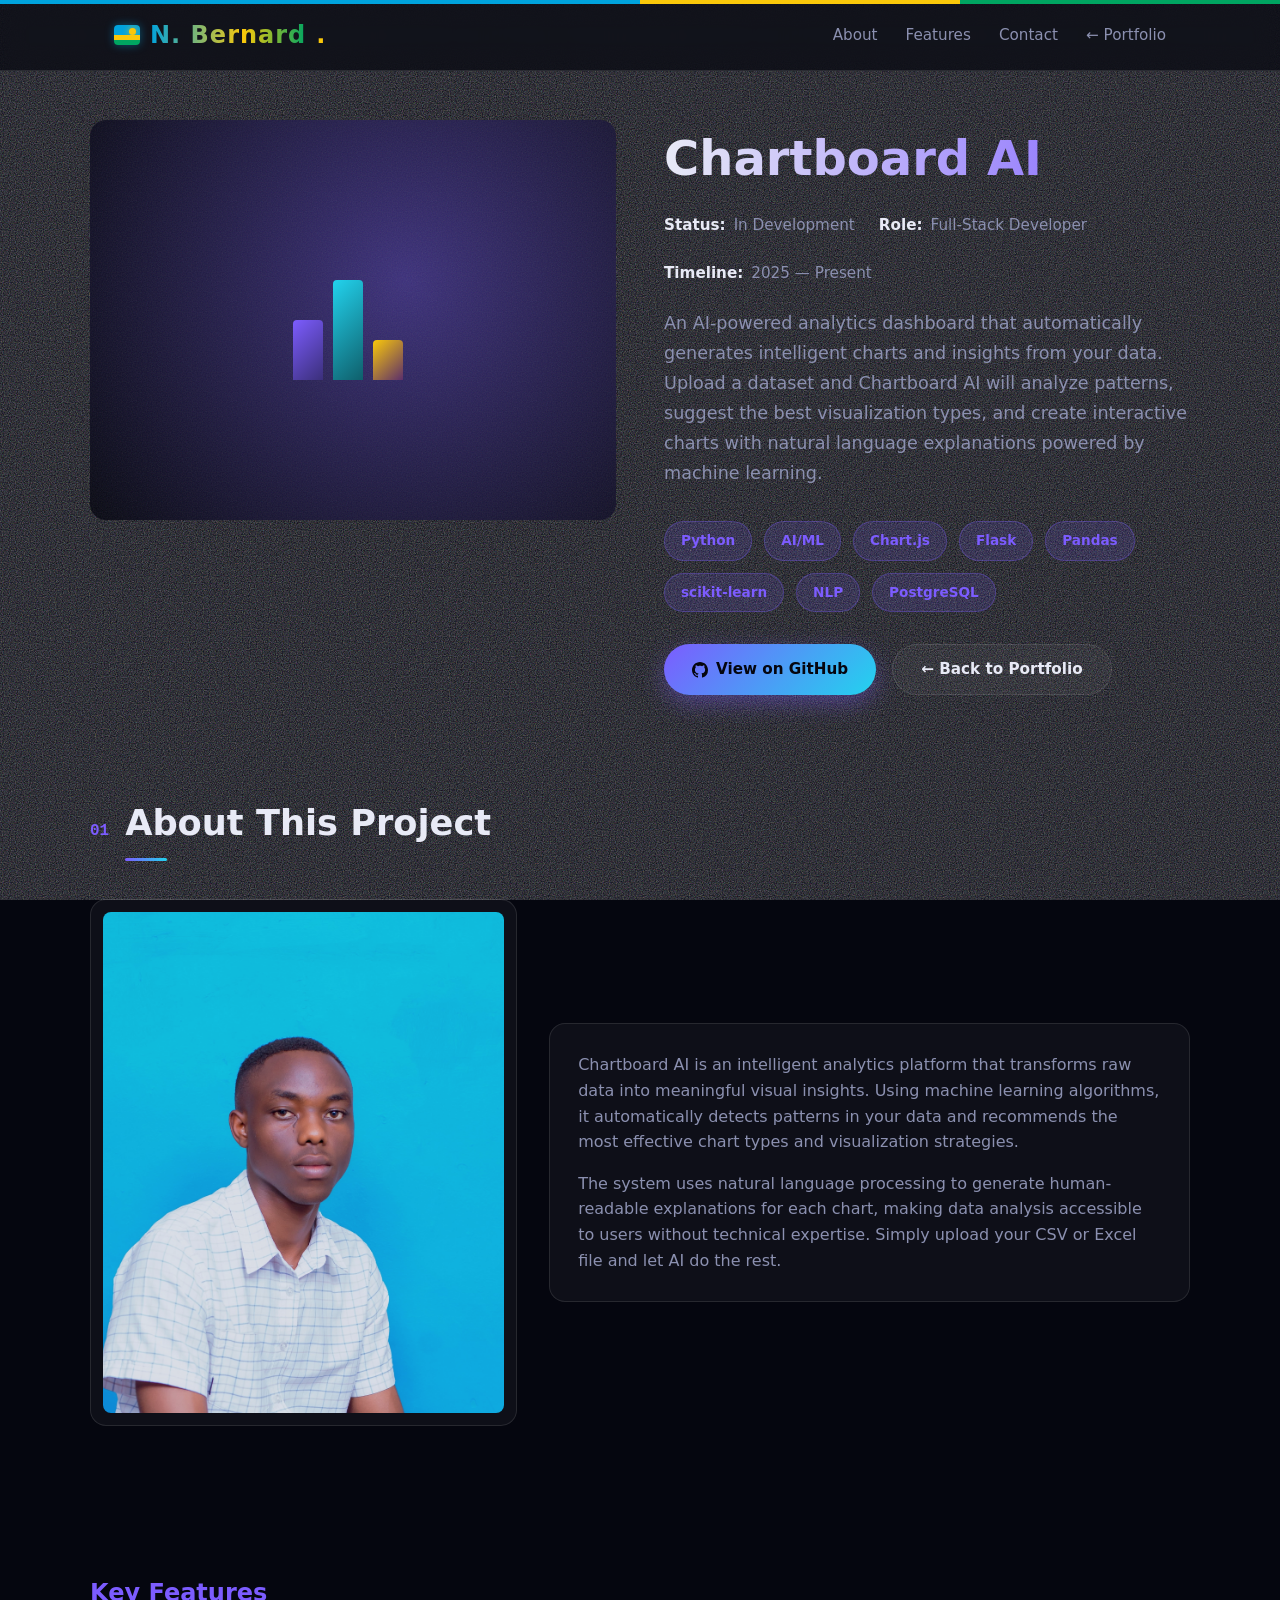
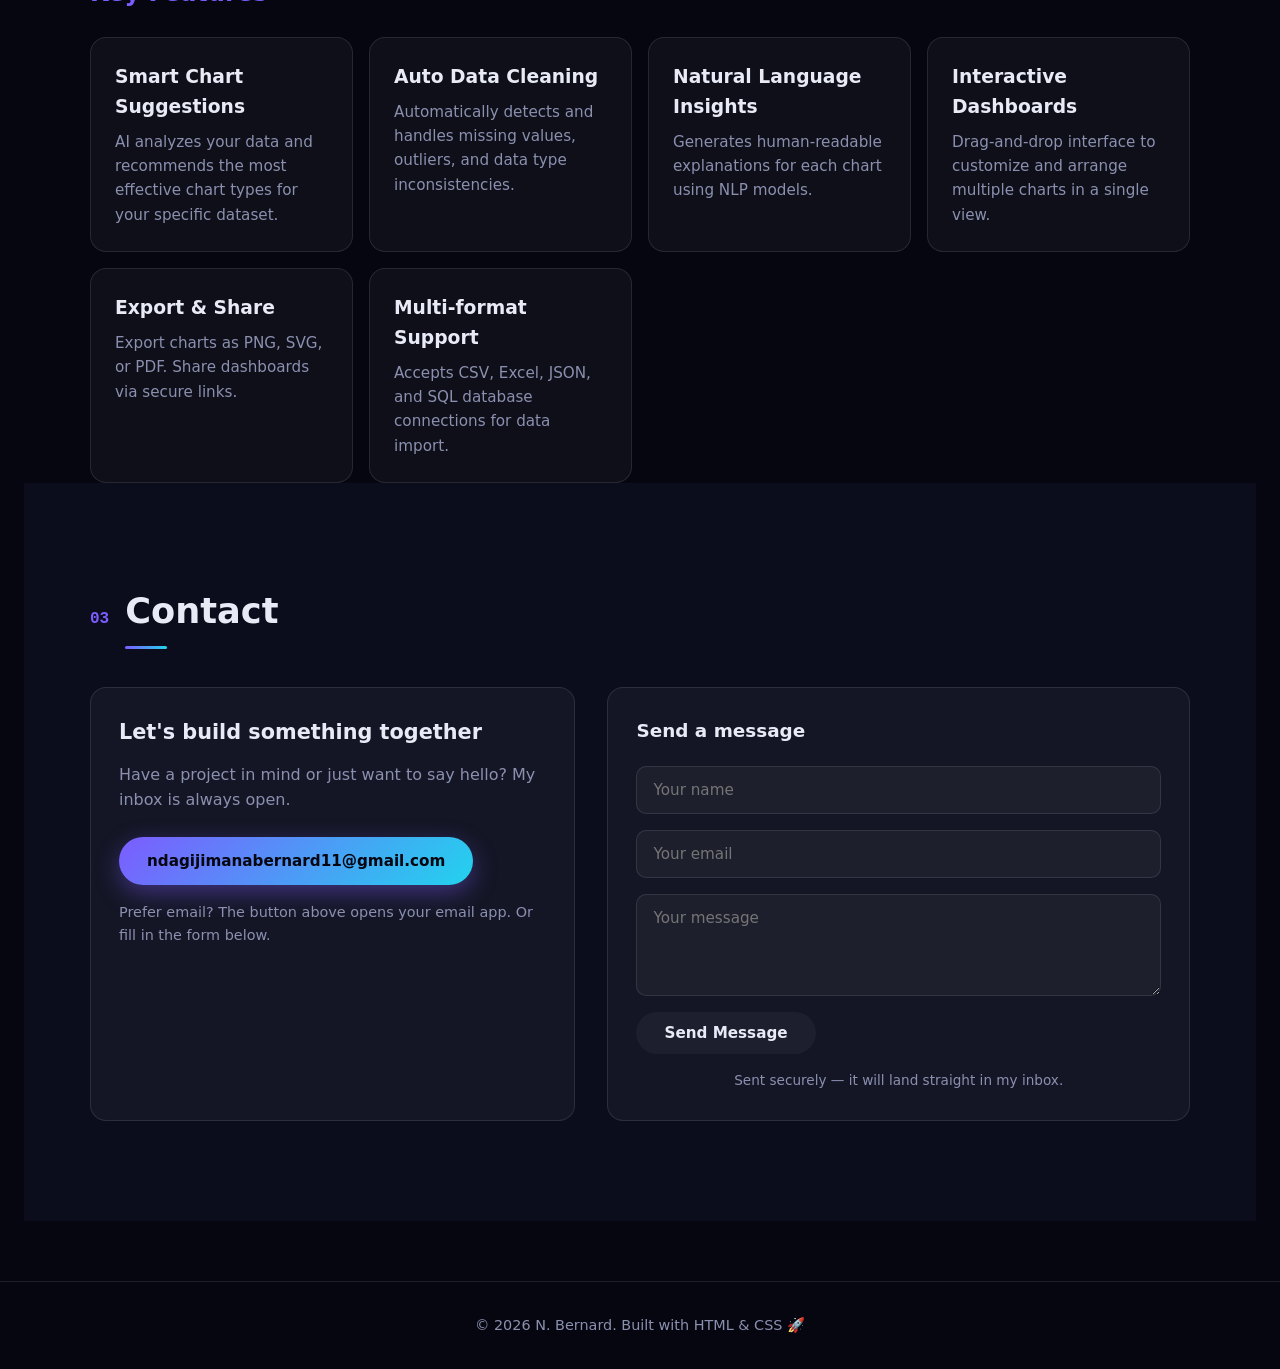
==== projects/chartboard-ai/index.html @ e47fdc36 "Add Chartboard AI standalone project page with About, Features, and Contact sections" ====
<!DOCTYPE html>
<html lang="en">
<head>
  <meta charset="UTF-8" />
  <meta name="viewport" content="width=device-width, initial-scale=1.0" />
  <title>Chartboard AI — N. Bernard</title>
  <link rel="stylesheet" href="../../css/styles.css" />
  <style>
    .project-detail {
      min-height: 100vh;
      padding: 120px 24px 60px;
    }
    .detail-grid {
      display: grid;
      grid-template-columns: 1fr 1fr;
      gap: 48px;
      align-items: start;
      max-width: 1100px;
      margin: 0 auto;
    }
    .detail-visual {
      height: 400px;
      border-radius: var(--radius);
      background: radial-gradient(circle at 60% 40%, #3b2f7a, #05060f);
      display: flex;
      align-items: center;
      justify-content: center;
      position: relative;
      overflow: hidden;
    }
    .detail-visual::before {
      content: "";
      position: absolute;
      inset: 0;
      background: url("data:image/svg+xml,%3Csvg xmlns='http://www.w3.org/2000/svg' width='100' height='100'%3E%3Cfilter id='n'%3E%3CfeTurbulence type='fractalNoise' baseFrequency='0.8' numOctaves='2'/%3E%3C/filter%3E%3Crect width='100%25' height='100%25' filter='url(%23n)' opacity='0.1'/%3E%3C/svg%3E");
    }
    .chart-icon {
      width: 120px;
      height: 120px;
      position: relative;
      animation: pulse 2s ease-in-out infinite;
    }
    .chart-icon::before {
      content: "";
      position: absolute;
      bottom: 0;
      left: 0;
      width: 30px;
      height: 60px;
      background: linear-gradient(135deg, var(--accent), #3b2f7a);
      border-radius: 4px 4px 0 0;
    }
    .chart-icon::after {
      content: "";
      position: absolute;
      bottom: 0;
      left: 40px;
      width: 30px;
      height: 100px;
      background: linear-gradient(135deg, var(--accent-2), #0f5f6b);
      border-radius: 4px 4px 0 0;
    }
    .chart-icon span {
      position: absolute;
      bottom: 0;
      left: 80px;
      width: 30px;
      height: 40px;
      background: linear-gradient(135deg, #fac80a, #5c2f6b);
      border-radius: 4px 4px 0 0;
    }
    @keyframes pulse {
      0%, 100% { transform: scale(1); }
      50% { transform: scale(1.05); }
    }
    .detail-content h1 {
      font-size: clamp(2rem, 5vw, 3rem);
      margin-bottom: 16px;
      background: linear-gradient(90deg, var(--text), var(--accent));
      -webkit-background-clip: text;
      background-clip: text;
      -webkit-text-fill-color: transparent;
    }
    .detail-meta {
      display: flex;
      gap: 24px;
      margin-bottom: 24px;
      flex-wrap: wrap;
    }
    .meta-item {
      display: flex;
      align-items: center;
      gap: 8px;
      color: var(--muted);
      font-size: 0.95rem;
    }
    .meta-item strong { color: var(--text); }
    .detail-desc {
      color: var(--muted);
      font-size: 1.1rem;
      line-height: 1.7;
      margin-bottom: 32px;
    }
    .tech-stack {
      display: flex;
      flex-wrap: wrap;
      gap: 12px;
      margin-bottom: 32px;
    }
    .tech-tag {
      padding: 8px 16px;
      border-radius: 999px;
      background: rgba(124, 92, 255, 0.15);
      color: var(--accent);
      border: 1px solid rgba(124, 92, 255, 0.3);
      font-size: 0.85rem;
      font-weight: 600;
    }
    .detail-actions {
      display: flex;
      gap: 16px;
      flex-wrap: wrap;
    }
    .detail-actions .btn {
      display: inline-flex;
      align-items: center;
      gap: 8px;
    }
    .features {
      margin-top: 48px;
    }
    .features h2 {
      font-size: 1.5rem;
      margin-bottom: 24px;
      color: var(--accent);
    }
    .features-grid {
      display: grid;
      grid-template-columns: repeat(auto-fit, minmax(250px, 1fr));
      gap: 16px;
    }
    .feature-card {
      background: var(--card);
      border: 1px solid var(--card-border);
      border-radius: var(--radius);
      padding: 24px;
      transition: transform 0.2s, border-color 0.2s;
    }
    .feature-card:hover {
      transform: translateY(-4px);
      border-color: var(--accent);
    }
    .feature-card h3 {
      margin-bottom: 8px;
      color: var(--text);
    }
    .feature-card p {
      color: var(--muted);
      font-size: 0.95rem;
    }
    .about-grid {
      display: grid;
      grid-template-columns: minmax(220px, 0.8fr) 1.2fr;
      gap: 32px;
      align-items: center;
    }
    .about-photo {
      border-radius: var(--radius);
      border: 1px solid var(--card-border);
      padding: 12px;
      background: var(--card);
      transition: transform 0.25s, border-color 0.25s;
    }
    .about-photo:hover {
      transform: translateY(-4px);
      border-color: var(--accent);
    }
    .about-photo img {
      display: block;
      width: 100%;
      height: 100%;
      object-fit: cover;
      border-radius: calc(var(--radius) - 8px);
      aspect-ratio: 4 / 5;
      filter: saturate(0.9);
    }
    .about-card {
      background: var(--card);
      border: 1px solid var(--card-border);
      border-radius: var(--radius);
      padding: 28px;
    }
    .about-card p {
      color: var(--muted);
    }
    .about-card p + p {
      margin-top: 16px;
    }
    @media (max-width: 768px) {
      .detail-grid {
        grid-template-columns: 1fr;
        gap: 32px;
      }
      .detail-visual {
        height: 300px;
      }
      .about-grid {
        grid-template-columns: 1fr;
        gap: 24px;
      }
    }
  </style>
</head>
<body>
  <div class="stars" aria-hidden="true"></div>
  <div class="twinkling" aria-hidden="true"></div>

  <nav class="navbar">
    <div class="nav-inner">
      <a href="../../index.html" class="logo">
        <span class="flag-badge" aria-hidden="true"><span class="sun"></span></span>
        <span class="logo-name">N. Bernard</span><span class="logo-dot">.</span>
      </a>
      <input type="checkbox" id="nav-toggle" class="nav-toggle" aria-label="Toggle navigation" />
      <label for="nav-toggle" class="nav-hamburger" aria-hidden="true">
        <span></span><span></span><span></span>
      </label>
      <ul class="nav-links">
        <li><a href="#about">About</a></li>
        <li><a href="#features">Features</a></li>
        <li><a href="#contact">Contact</a></li>
        <li><a href="../../index.html#projects">← Portfolio</a></li>
      </ul>
    </div>
  </nav>

  <main class="project-detail">
    <div class="detail-grid">
      <div class="detail-visual">
        <div class="chart-icon"><span></span></div>
      </div>
      <div class="detail-content">
        <h1>Chartboard AI</h1>
        <div class="detail-meta">
          <div class="meta-item"><strong>Status:</strong> In Development</div>
          <div class="meta-item"><strong>Role:</strong> Full-Stack Developer</div>
          <div class="meta-item"><strong>Timeline:</strong> 2025 — Present</div>
        </div>
        <p class="detail-desc">
          An AI-powered analytics dashboard that automatically generates intelligent charts and insights from your data. Upload a dataset and Chartboard AI will analyze patterns, suggest the best visualization types, and create interactive charts with natural language explanations powered by machine learning.
        </p>
        <div class="tech-stack">
          <span class="tech-tag">Python</span>
          <span class="tech-tag">AI/ML</span>
          <span class="tech-tag">Chart.js</span>
          <span class="tech-tag">Flask</span>
          <span class="tech-tag">Pandas</span>
          <span class="tech-tag">scikit-learn</span>
          <span class="tech-tag">NLP</span>
          <span class="tech-tag">PostgreSQL</span>
        </div>
        <div class="detail-actions">
          <a href="https://github.com/bernard52196/Chartboard-AI" class="btn btn-primary" target="_blank" rel="noopener">
            <svg width="16" height="16" viewBox="0 0 16 16" fill="currentColor"><path d="M8 0C3.58 0 0 3.58 0 8c0 3.54 2.29 6.53 5.47 7.59.4.07.55-.17.55-.38 0-.19-.01-.82-.01-1.49-2.01.37-2.53-.49-2.69-.94-.09-.23-.48-.94-.82-1.13-.28-.15-.68-.52-.01-.53.63-.01 1.08.58 1.23.82.72 1.21 1.87.87 2.33.66.07-.52.28-.87.51-1.07-1.78-.2-3.64-.89-3.64-3.95 0-.87.31-1.59.82-2.15-.08-.2-.36-1.02.08-2.12 0 0 .67-.21 2.2.82.64-.18 1.32-.27 2-.27s1.36.09 2 .27c1.53-1.04 2.2-.82 2.2-.82.44 1.1.16 1.92.08 2.12.51.56.82 1.27.82 2.15 0 3.07-1.87 3.75-3.65 3.95.29.25.54.73.54 1.48 0 1.07-.01 1.93-.01 2.2 0 .21.15.46.55.38A8.01 8.01 0 0 0 16 8c0-4.42-3.58-8-8-8z"/></svg>
            View on GitHub
          </a>
          <a href="../../index.html" class="btn btn-ghost">← Back to Portfolio</a>
        </div>
      </div>
    </div>

    <section id="about" class="section">
      <div class="container">
        <div class="section-head">
          <span class="section-number">01</span>
          <h2 class="section-title">About This Project</h2>
        </div>
        <div class="about-grid">
          <div class="about-photo">
            <img src="../../assets/images/HagyImages Studio(0788360437)(5) (4).jpg" alt="Chartboard AI" />
          </div>
          <div class="about-card">
            <p>
              Chartboard AI is an intelligent analytics platform that transforms raw data into meaningful visual insights. Using machine learning algorithms, it automatically detects patterns in your data and recommends the most effective chart types and visualization strategies.
            </p>
            <p>
              The system uses natural language processing to generate human-readable explanations for each chart, making data analysis accessible to users without technical expertise. Simply upload your CSV or Excel file and let AI do the rest.
            </p>
          </div>
        </div>
      </div>
    </section>

    <section id="features" class="features">
      <div class="container">
        <h2>Key Features</h2>
        <div class="features-grid">
          <article class="feature-card">
            <h3>Smart Chart Suggestions</h3>
            <p>AI analyzes your data and recommends the most effective chart types for your specific dataset.</p>
          </article>
          <article class="feature-card">
            <h3>Auto Data Cleaning</h3>
            <p>Automatically detects and handles missing values, outliers, and data type inconsistencies.</p>
          </article>
          <article class="feature-card">
            <h3>Natural Language Insights</h3>
            <p>Generates human-readable explanations for each chart using NLP models.</p>
          </article>
          <article class="feature-card">
            <h3>Interactive Dashboards</h3>
            <p>Drag-and-drop interface to customize and arrange multiple charts in a single view.</p>
          </article>
          <article class="feature-card">
            <h3>Export & Share</h3>
            <p>Export charts as PNG, SVG, or PDF. Share dashboards via secure links.</p>
          </article>
          <article class="feature-card">
            <h3>Multi-format Support</h3>
            <p>Accepts CSV, Excel, JSON, and SQL database connections for data import.</p>
          </article>
        </div>
      </div>
    </section>

    <section id="contact" class="section section-alt">
      <div class="container">
        <div class="section-head">
          <span class="section-number">03</span>
          <h2 class="section-title">Contact</h2>
        </div>
        <div class="contact-grid">
          <div class="contact-card">
            <h3>Let's build something together</h3>
            <p>Have a project in mind or just want to say hello? My inbox is always open.</p>
            <a href="mailto:ndagijimanabernard11@gmail.com" class="btn btn-primary">ndagijimanabernard11@gmail.com</a>
            <p class="contact-note">Prefer email? The button above opens your email app. Or fill in the form below.</p>
          </div>
          <form class="contact-form" action="https://api.web3forms.com/submit" method="POST">
            <h3 class="form-title">Send a message</h3>
            <input type="hidden" name="access_key" value="542e6519-d087-4bf9-b852-f9fd5cfbbce0" />
            <input type="hidden" name="subject" value="New message from Chartboard AI project" />
            <input type="hidden" name="redirect" value="thanks.html" />
            <input type="text" name="name" placeholder="Your name" required />
            <input type="email" name="email" placeholder="Your email" required />
            <textarea name="message" rows="4" placeholder="Your message" required></textarea>
            <button type="submit" class="btn btn-ghost">Send Message</button>
            <p class="form-note">Sent securely — it will land straight in my inbox.</p>
          </form>
        </div>
      </div>
    </section>
  </main>

  <footer class="footer">
    <p>© 2026 N. Bernard. Built with HTML & CSS 🚀</p>
  </footer>
</body>
</html>
---- css/styles.css ----
/* ============================================
   N. Bernard — Portfolio
   Modern Space UI
   ============================================ */

:root {
  --bg: #05060f;
  --bg-soft: #0b0d1d;
  --card: rgba(255, 255, 255, 0.04);
  --card-border: rgba(255, 255, 255, 0.1);
  --text: #e8eaf6;
  --muted: #8b90b0;
  --accent: #7c5cff;
  --accent-2: #22d3ee;
  --radius: 16px;
  --max-width: 1100px;
}

* {
  margin: 0;
  padding: 0;
  box-sizing: border-box;
}

html {
  scroll-behavior: smooth;
}

body {
  font-family: "Segoe UI", system-ui, -apple-system, sans-serif;
  background: var(--bg);
  color: var(--text);
  line-height: 1.6;
  overflow-x: hidden;
  -webkit-tap-highlight-color: transparent;
}

section[id],
header[id] {
  scroll-margin-top: 84px;
}

::selection {
  background: var(--accent);
  color: #fff;
}

a:focus-visible,
button:focus-visible,
input:focus-visible,
textarea:focus-visible {
  outline: 2px solid var(--accent);
  outline-offset: 2px;
}

/* ============ Stars background ============ */
.stars,
.twinkling {
  position: fixed;
  top: 0;
  left: 0;
  width: 100%;
  height: 100%;
  z-index: -2;
  pointer-events: none;
}

.stars {
  background: #05060f url("data:image/svg+xml,%3Csvg xmlns='http://www.w3.org/2000/svg' width='300' height='300'%3E%3Cfilter id='n'%3E%3CfeTurbulence type='fractalNoise' baseFrequency='0.85' numOctaves='2' stitchTiles='stitch'/%3E%3C/filter%3E%3Crect width='100%25' height='100%25' filter='url(%23n)' opacity='0.55'/%3E%3C/svg%3E");
  opacity: 0.9;
}

.twinkling {
  background: transparent;
  animation: twinkle 6s ease-in-out infinite;
  mix-blend-mode: screen;
}

@keyframes twinkle {
  0%, 100% { opacity: 0.4; }
  50% { opacity: 0.9; }
}

/* ============ Navigation ============ */
.navbar {
  position: fixed;
  top: 0;
  left: 0;
  width: 100%;
  z-index: 100;
  backdrop-filter: blur(12px);
  background: rgba(5, 6, 15, 0.7);
  border-bottom: 1px solid var(--card-border);
}

.nav-inner {
  max-width: var(--max-width);
  margin: 0 auto;
  padding: 16px 24px;
  display: flex;
  align-items: center;
  justify-content: space-between;
}

.logo {
  display: flex;
  align-items: center;
  gap: 10px;
  font-size: 1.5rem;
  font-weight: 700;
  color: var(--text);
  text-decoration: none;
  letter-spacing: 1px;
}

.logo-name {
  background: linear-gradient(90deg, #00a3dd, #fac80a 60%, #00a561);
  -webkit-background-clip: text;
  background-clip: text;
  -webkit-text-fill-color: transparent;
}

.logo-dot {
  color: #fac80a;
}

.flag-badge {
  position: relative;
  flex-shrink: 0;
  width: 26px;
  height: 20px;
  border-radius: 4px;
  overflow: hidden;
  display: inline-block;
  background: linear-gradient(
    to bottom,
    #00a3dd 0%,
    #00a3dd 50%,
    #fac80a 50%,
    #fac80a 75%,
    #00a561 75%,
    #00a561 100%
  );
  box-shadow: 0 0 10px rgba(0, 163, 221, 0.45);
}

.flag-badge .sun {
  position: absolute;
  top: 3px;
  right: 4px;
  width: 7px;
  height: 7px;
  border-radius: 50%;
  background: #fac80a;
  box-shadow: 0 0 6px rgba(250, 200, 10, 0.8);
}

/* Rwanda flag ribbon */
.navbar::before {
  content: "";
  position: absolute;
  top: 0;
  left: 0;
  width: 100%;
  height: 4px;
  background: linear-gradient(90deg, #00a3dd 50%, #fac80a 50% 75%, #00a561 75%);
}

button {
  font-family: inherit;
}

/* Mobile menu toggle (checkbox hack) */
.nav-toggle {
  display: none;
  position: absolute;
  opacity: 0;
  pointer-events: none;
}

.nav-hamburger {
  display: none;
  flex-direction: column;
  gap: 5px;
  cursor: pointer;
  padding: 10px;
  border-radius: 8px;
}

.nav-hamburger span {
  display: block;
  width: 24px;
  height: 2px;
  border-radius: 2px;
  background: var(--text);
  transition: transform 0.25s ease, opacity 0.25s ease;
}

.nav-links {
  list-style: none;
  display: flex;
  gap: 28px;
  align-items: center;
}

.nav-links a {
  color: var(--muted);
  text-decoration: none;
  font-size: 0.95rem;
  transition: color 0.2s;
}

.nav-links a:hover {
  color: var(--text);
}

.nav-cta {
  padding: 8px 18px;
  border: 1px solid var(--accent);
  border-radius: 999px;
  color: var(--accent) !important;
}

.nav-cta:hover {
  background: var(--accent);
  color: #fff !important;
}

/* ============ Hero ============ */
.hero {
  min-height: 100vh;
  display: flex;
  align-items: center;
  justify-content: center;
  position: relative;
  text-align: center;
  padding: 120px 24px 60px;
}

.hero-content {
  position: relative;
  z-index: 2;
}

.hero-tag {
  color: var(--accent-2);
  letter-spacing: 3px;
  text-transform: uppercase;
  font-size: 0.9rem;
  margin-bottom: 12px;
}

.hero-name {
  font-size: clamp(3rem, 10vw, 6rem);
  font-weight: 800;
  letter-spacing: 2px;
  background: linear-gradient(90deg, var(--text) 30%, var(--accent) 100%);
  -webkit-background-clip: text;
  background-clip: text;
  -webkit-text-fill-color: transparent;
}

.hero-role {
  font-size: 1.35rem;
  color: var(--muted);
  margin-top: 6px;
}

.hero-desc {
  max-width: 560px;
  margin: 20px auto 32px;
  color: var(--muted);
  font-size: 1.05rem;
}

/* Orbit decorations */
.orbit {
  position: absolute;
  border: 1px solid rgba(124, 92, 255, 0.25);
  border-radius: 50%;
  z-index: 1;
}

.orbit-1 {
  width: 420px;
  height: 420px;
  top: 50%;
  left: 50%;
  transform: translate(-50%, -50%);
}

.orbit-2 {
  width: 640px;
  height: 640px;
  top: 50%;
  left: 50%;
  transform: translate(-50%, -50%);
  border-color: rgba(34, 211, 238, 0.18);
}

.orbit-1::after,
.orbit-2::after {
  content: "";
  position: absolute;
  top: -5px;
  left: 50%;
  width: 10px;
  height: 10px;
  border-radius: 50%;
  background: var(--accent);
  box-shadow: 0 0 12px var(--accent);
}

.orbit-2::after {
  background: var(--accent-2);
  box-shadow: 0 0 12px var(--accent-2);
  top: 30%;
}

.scroll-hint {
  position: absolute;
  bottom: 32px;
  left: 50%;
  transform: translateX(-50%);
  color: var(--muted);
  text-decoration: none;
  font-size: 1.2rem;
  animation: bounce 2s infinite;
}

@keyframes bounce {
  0%, 100% { transform: translate(-50%, 0); }
  50% { transform: translate(-50%, 10px); }
}

/* ============ Buttons ============ */
.btn {
  display: inline-block;
  padding: 12px 28px;
  border-radius: 999px;
  text-decoration: none;
  font-weight: 600;
  font-size: 0.95rem;
  transition: transform 0.2s, box-shadow 0.2s;
}

.btn:hover {
  transform: translateY(-2px);
}

.btn-primary {
  background: linear-gradient(135deg, var(--accent), var(--accent-2));
  color: #05060f;
  box-shadow: 0 8px 24px rgba(124, 92, 255, 0.4);
}

.btn-ghost {
  border: 1px solid var(--card-border);
  color: var(--text);
  background: rgba(255, 255, 255, 0.04);
}

.btn-ghost:hover {
  border-color: var(--accent);
}

.hero-actions {
  display: flex;
  gap: 16px;
  justify-content: center;
  flex-wrap: wrap;
}

/* ============ Sections ============ */
.section {
  padding: 100px 24px;
}

.section-alt {
  background: var(--bg-soft);
}

.container {
  max-width: var(--max-width);
  margin: 0 auto;
}

.section-head {
  display: flex;
  align-items: baseline;
  gap: 16px;
  margin-bottom: 48px;
}

.section-number {
  font-size: 1rem;
  font-weight: 700;
  color: var(--accent);
  font-family: Consolas, monospace;
}

.section-title {
  font-size: clamp(1.6rem, 4vw, 2.2rem);
  font-weight: 700;
  position: relative;
}

.section-title::after {
  content: "";
  position: absolute;
  left: 0;
  bottom: -10px;
  width: 42px;
  height: 3px;
  border-radius: 999px;
  background: linear-gradient(90deg, var(--accent), var(--accent-2));
}

/* ============ About ============ */
.about-grid {
  display: grid;
  grid-template-columns: minmax(220px, 0.8fr) 1.1fr 1fr;
  gap: 32px;
  align-items: center;
}

.about-photo {
  border-radius: var(--radius);
  border: 1px solid var(--card-border);
  padding: 12px;
  background: var(--card);
  transition: transform 0.25s, border-color 0.25s;
}

.about-photo:hover {
  transform: translateY(-4px);
  border-color: var(--accent);
}

.about-photo img {
  display: block;
  width: 100%;
  height: 100%;
  object-fit: cover;
  border-radius: calc(var(--radius) - 8px);
  aspect-ratio: 4 / 5;
  filter: saturate(0.9);
}

.about-card,
.info-card,
.skill-card,
.timeline-card,
.contact-card {
  background: var(--card);
  border: 1px solid var(--card-border);
  border-radius: var(--radius);
  padding: 28px;
  transition: transform 0.25s, border-color 0.25s;
}

.about-card p {
  color: var(--muted);
}

.about-card p + p {
  margin-top: 16px;
}

.about-card:hover,
.info-card:hover,
.skill-card:hover,
.timeline-card:hover {
  transform: translateY(-4px);
  border-color: var(--accent);
}

.info-card {
  display: flex;
  flex-direction: column;
  gap: 16px;
  justify-content: center;
}

.info-row {
  display: flex;
  justify-content: space-between;
  gap: 16px;
  padding-bottom: 14px;
  border-bottom: 1px solid var(--card-border);
}

.info-row:last-child {
  border-bottom: none;
  padding-bottom: 0;
}

.info-row span {
  color: var(--muted);
}

/* ============ Skills ============ */
.skills-grid {
  display: grid;
  grid-template-columns: repeat(auto-fit, minmax(240px, 1fr));
  gap: 24px;
}

.skill-card h3 {
  margin-bottom: 16px;
  color: var(--accent-2);
  font-size: 1.1rem;
}

.skill-card ul {
  list-style: none;
  display: flex;
  flex-direction: column;
  gap: 10px;
}

.skill-card li::before {
  content: "→ ";
  color: var(--accent);
}

.skill-card li {
  color: var(--muted);
}

/* ============ Projects ============ */
.projects-grid {
  display: grid;
  grid-template-columns: repeat(auto-fit, minmax(300px, 1fr));
  gap: 24px;
}

.project-card {
  background: var(--card);
  border: 1px solid var(--card-border);
  border-radius: var(--radius);
  overflow: hidden;
  transition: transform 0.25s, border-color 0.25s;
}

.project-card:hover {
  transform: translateY(-6px);
  border-color: var(--accent);
}

.project-visual {
  height: 180px;
  display: flex;
  align-items: center;
  justify-content: center;
  position: relative;
  overflow: hidden;
}

.visual-1 {
  background: radial-gradient(circle at 70% 30%, #3b2f7a, #0b0d1d);
}

.visual-2 {
  background: radial-gradient(circle at 30% 70%, #0f5f6b, #0b0d1d);
}

.visual-3 {
  background: radial-gradient(circle at 60% 40%, #5c2f6b, #0b0d1d);
}

.planet {
  width: 64px;
  height: 64px;
  border-radius: 50%;
  background: linear-gradient(135deg, var(--accent), #3b2f7a);
  box-shadow: 0 0 40px rgba(124, 92, 255, 0.6);
  position: relative;
}

.planet::after {
  content: "";
  position: absolute;
  inset: 16px auto auto 12px;
  width: 14px;
  height: 10px;
  border-radius: 50%;
  background: rgba(255, 255, 255, 0.25);
  transform: rotate(-20deg);
}

.planet.ring {
  background: linear-gradient(135deg, var(--accent-2), #0f5f6b);
  box-shadow: 0 0 40px rgba(34, 211, 238, 0.6);
}

.planet.ring::before {
  content: "";
  position: absolute;
  inset: -10px -28px;
  border: 3px solid rgba(34, 211, 238, 0.5);
  border-radius: 50%;
  transform: rotate(-20deg);
}

.planet.moon {
  width: 44px;
  height: 44px;
  box-shadow: 0 0 30px rgba(150, 92, 255, 0.6);
}

.project-body {
  padding: 24px;
}

.project-body h3 {
  margin-bottom: 8px;
  font-size: 1.15rem;
}

.project-body p {
  color: var(--muted);
  font-size: 0.95rem;
  margin-bottom: 16px;
}

.project-tags {
  display: flex;
  gap: 8px;
  flex-wrap: wrap;
  margin-bottom: 18px;
}

.project-tags span {
  font-size: 0.75rem;
  padding: 4px 12px;
  border-radius: 999px;
  background: rgba(124, 92, 255, 0.15);
  color: var(--accent-2);
  border: 1px solid rgba(124, 92, 255, 0.3);
}

.project-link {
  color: var(--accent-2);
  text-decoration: none;
  font-size: 0.9rem;
  font-weight: 600;
  display: inline-flex;
  align-items: center;
  gap: 6px;
}

.project-link .link-icon {
  width: 16px;
  height: 16px;
}

.project-link:hover {
  text-decoration: underline;
}

/* ============ Experience ============ */
.timeline {
  display: flex;
  flex-direction: column;
  gap: 28px;
  position: relative;
  padding-left: 28px;
}

.timeline::before {
  content: "";
  position: absolute;
  left: 6px;
  top: 8px;
  bottom: 8px;
  width: 2px;
  background: linear-gradient(180deg, var(--accent), var(--accent-2));
}

.timeline-item {
  position: relative;
}

.timeline-dot {
  position: absolute;
  left: -28px;
  top: 18px;
  width: 12px;
  height: 12px;
  border-radius: 50%;
  background: var(--accent);
  box-shadow: 0 0 14px var(--accent);
}

.timeline-item:nth-child(2) .timeline-dot {
  background: var(--accent-2);
  box-shadow: 0 0 14px var(--accent-2);
}

.timeline-item:nth-child(3) .timeline-dot {
  background: #fac80a;
  box-shadow: 0 0 14px #fac80a;
}

.timeline-date {
  color: var(--accent);
  font-size: 0.85rem;
  font-family: Consolas, monospace;
  margin-bottom: 6px;
}

.timeline-card h3 {
  margin-bottom: 6px;
}

.timeline-card p:last-child {
  color: var(--muted);
  font-size: 0.95rem;
}

/* ============ Contact ============ */
.contact-grid {
  display: grid;
  grid-template-columns: 1fr 1.2fr;
  gap: 32px;
}

.contact-card h3 {
  margin-bottom: 12px;
  font-size: 1.3rem;
}

.contact-card p {
  color: var(--muted);
  margin-bottom: 24px;
}

.contact-card .btn {
  word-break: break-all;
}

.contact-note {
  font-size: 0.9rem;
  margin-top: 16px;
}

.contact-form {
  background: var(--card);
  border: 1px solid var(--card-border);
  border-radius: var(--radius);
  padding: 28px;
  display: flex;
  flex-direction: column;
  gap: 16px;
}

.contact-form input,
.contact-form textarea {
  background: rgba(255, 255, 255, 0.04);
  border: 1px solid var(--card-border);
  border-radius: 10px;
  padding: 14px 16px;
  color: var(--text);
  font-family: inherit;
  font-size: 0.95rem;
  resize: vertical;
  outline: none;
  transition: border-color 0.2s;
}

.contact-form input:focus,
.contact-form textarea:focus {
  border-color: var(--accent);
}

.contact-form button {
  border: none;
  cursor: pointer;
  align-self: flex-start;
}

.form-title {
  margin-bottom: 4px;
  font-size: 1.15rem;
}

.form-note {
  color: var(--muted);
  font-size: 0.85rem;
  text-align: center;
}

/* ============ Footer ============ */
.footer {
  text-align: center;
  padding: 32px 24px;
  border-top: 1px solid var(--card-border);
  color: var(--muted);
  font-size: 0.9rem;
}

/* ============ Responsive: tablet & small laptop ============ */
@media (max-width: 1024px) {
  .section {
    padding: 80px 20px;
  }

  .orbit-2 {
    width: 480px;
    height: 480px;
  }
}

/* ============ Responsive: mobile ============ */
@media (max-width: 768px) {
  .navbar::before {
    height: 3px;
  }

  .nav-inner {
    padding: 12px 16px;
  }

  .nav-hamburger {
    display: flex;
  }

  .nav-links {
    position: absolute;
    top: 100%;
    left: 0;
    right: 0;
    flex-direction: column;
    align-items: stretch;
    gap: 0;
    text-align: center;
    background: rgba(5, 6, 15, 0.98);
    backdrop-filter: blur(12px);
    border-bottom: 1px solid var(--card-border);
    max-height: 0;
    overflow: hidden;
    visibility: hidden;
    transition: max-height 0.3s ease, visibility 0.3s ease;
  }

  .nav-links li {
    border-top: 1px solid var(--card-border);
  }

  .nav-links a {
    display: block;
    padding: 16px 24px;
    font-size: 1rem;
  }

  .nav-cta {
    border: none;
    border-radius: 0;
    color: var(--text) !important;
  }

  .nav-cta:hover {
    background: transparent;
    color: var(--accent) !important;
  }

  .nav-toggle:checked ~ .nav-links {
    max-height: 340px;
    visibility: visible;
  }

  .nav-toggle:checked ~ .nav-hamburger span:nth-child(1) {
    transform: translateY(7px) rotate(45deg);
  }

  .nav-toggle:checked ~ .nav-hamburger span:nth-child(2) {
    opacity: 0;
  }

  .nav-toggle:checked ~ .nav-hamburger span:nth-child(3) {
    transform: translateY(-7px) rotate(-45deg);
  }

  /* Hero */
  .hero {
    padding: 110px 20px 56px;
  }

  .orbit-1 {
    width: 300px;
    height: 300px;
  }

  .orbit-2 {
    width: 440px;
    height: 440px;
  }

  .hero-desc {
    font-size: 1rem;
  }

  .hero-role {
    font-size: 1.15rem;
  }

  .hero-actions {
    flex-direction: column;
    align-items: center;
  }

  .hero-actions .btn {
    width: 100%;
    max-width: 320px;
  }

  .scroll-hint {
    bottom: 20px;
  }

  /* Sections */
  .section {
    padding: 64px 16px;
  }

  .section-head {
    margin-bottom: 32px;
    flex-wrap: wrap;
    row-gap: 4px;
  }

  .about-grid,
  .contact-grid {
    grid-template-columns: 1fr;
    gap: 24px;
  }

  .skills-grid {
    grid-template-columns: repeat(auto-fit, minmax(160px, 1fr));
    gap: 16px;
  }

  .projects-grid {
    grid-template-columns: 1fr;
  }

  .contact-form button {
    width: 100%;
    text-align: center;
  }

  .footer {
    padding: 24px 16px;
  }
}

/* ============ Responsive: small phones ============ */
@media (max-width: 480px) {
  .hero-name {
    font-size: clamp(2.4rem, 14vw, 3.4rem);
  }

  .hero-desc {
    margin-bottom: 24px;
  }

  .orbit-1,
  .orbit-2 {
    display: none;
  }

  .skills-grid {
    grid-template-columns: 1fr;
  }

  .info-row {
    flex-direction: column;
    gap: 4px;
  }

  .contact-form {
    padding: 20px;
  }

  .contact-form input,
  .contact-form textarea {
    font-size: 1rem;
  }

  .flag-badge {
    width: 22px;
    height: 17px;
  }
}

/* ============ Reduced motion ============ */
@media (prefers-reduced-motion: reduce) {
  html {
    scroll-behavior: auto;
  }

  *,
  *::before,
  *::after {
    animation: none !important;
    transition: none !important;
  }
}
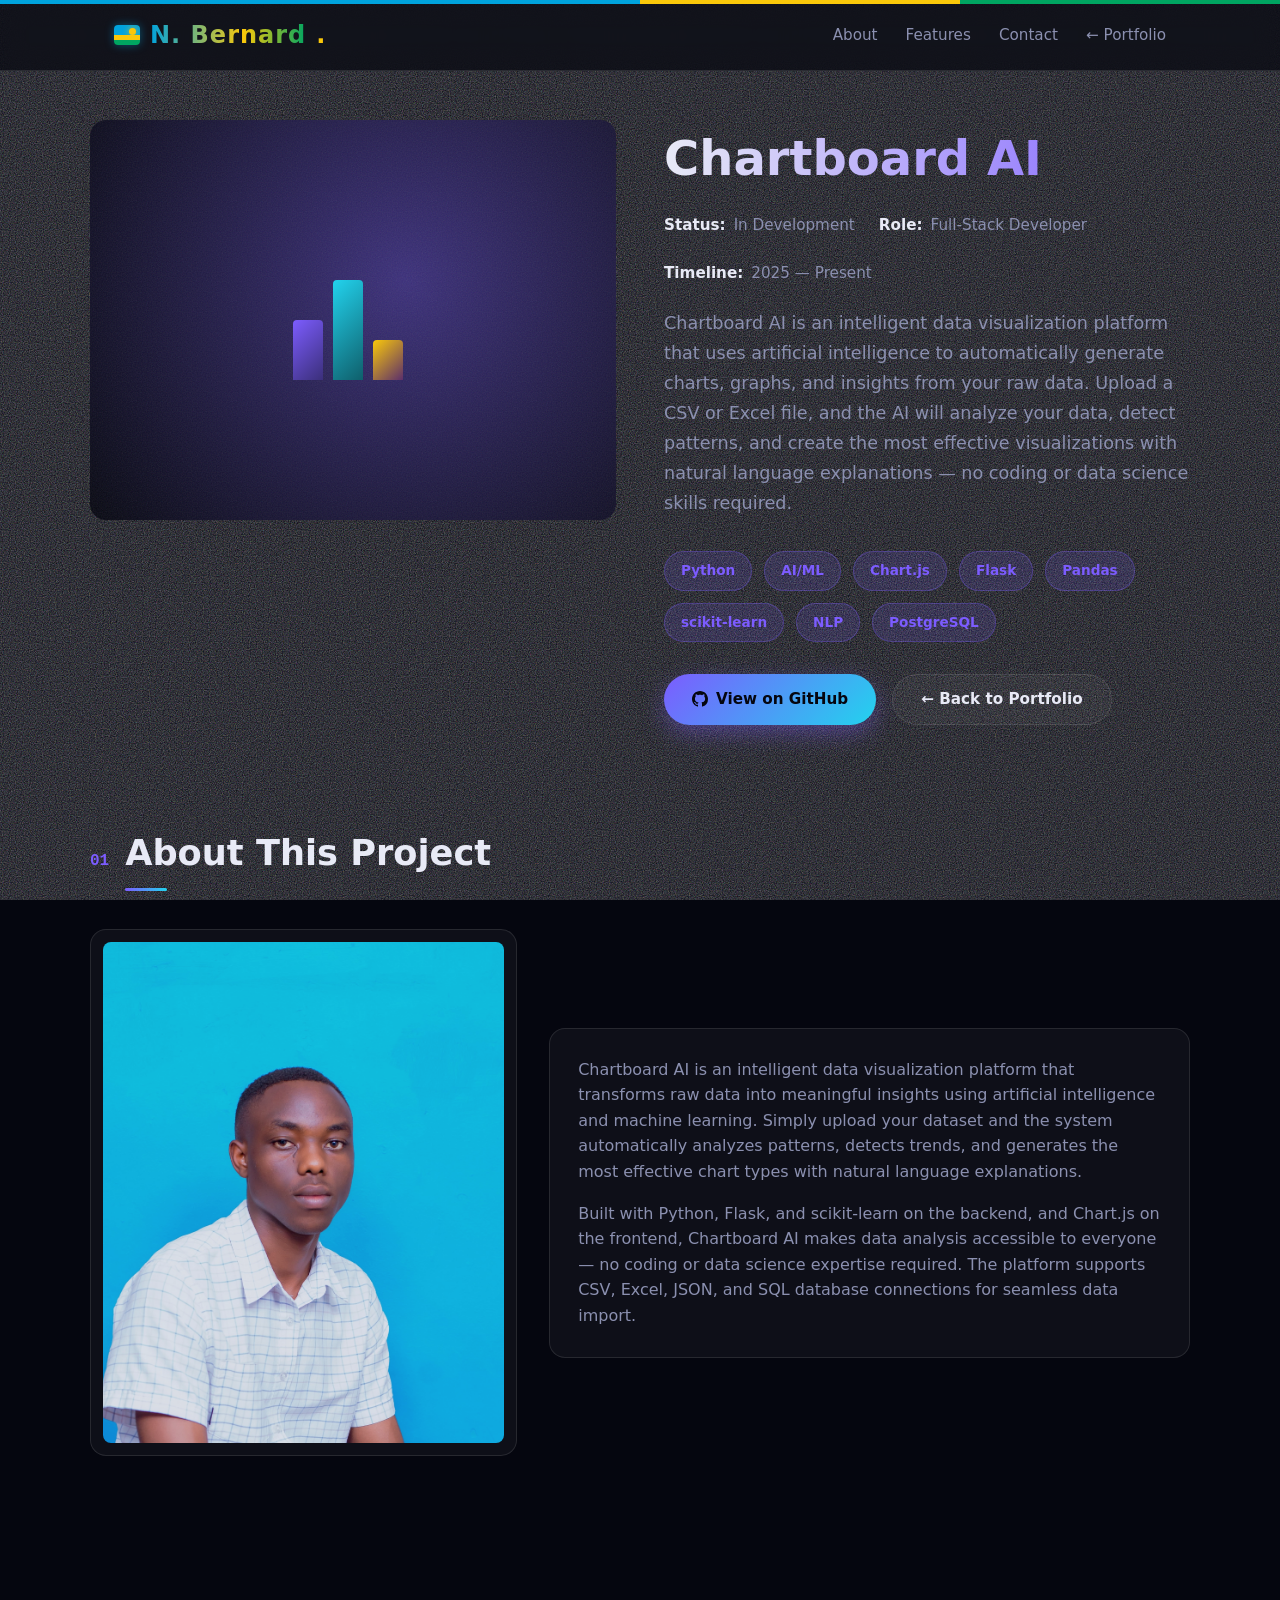
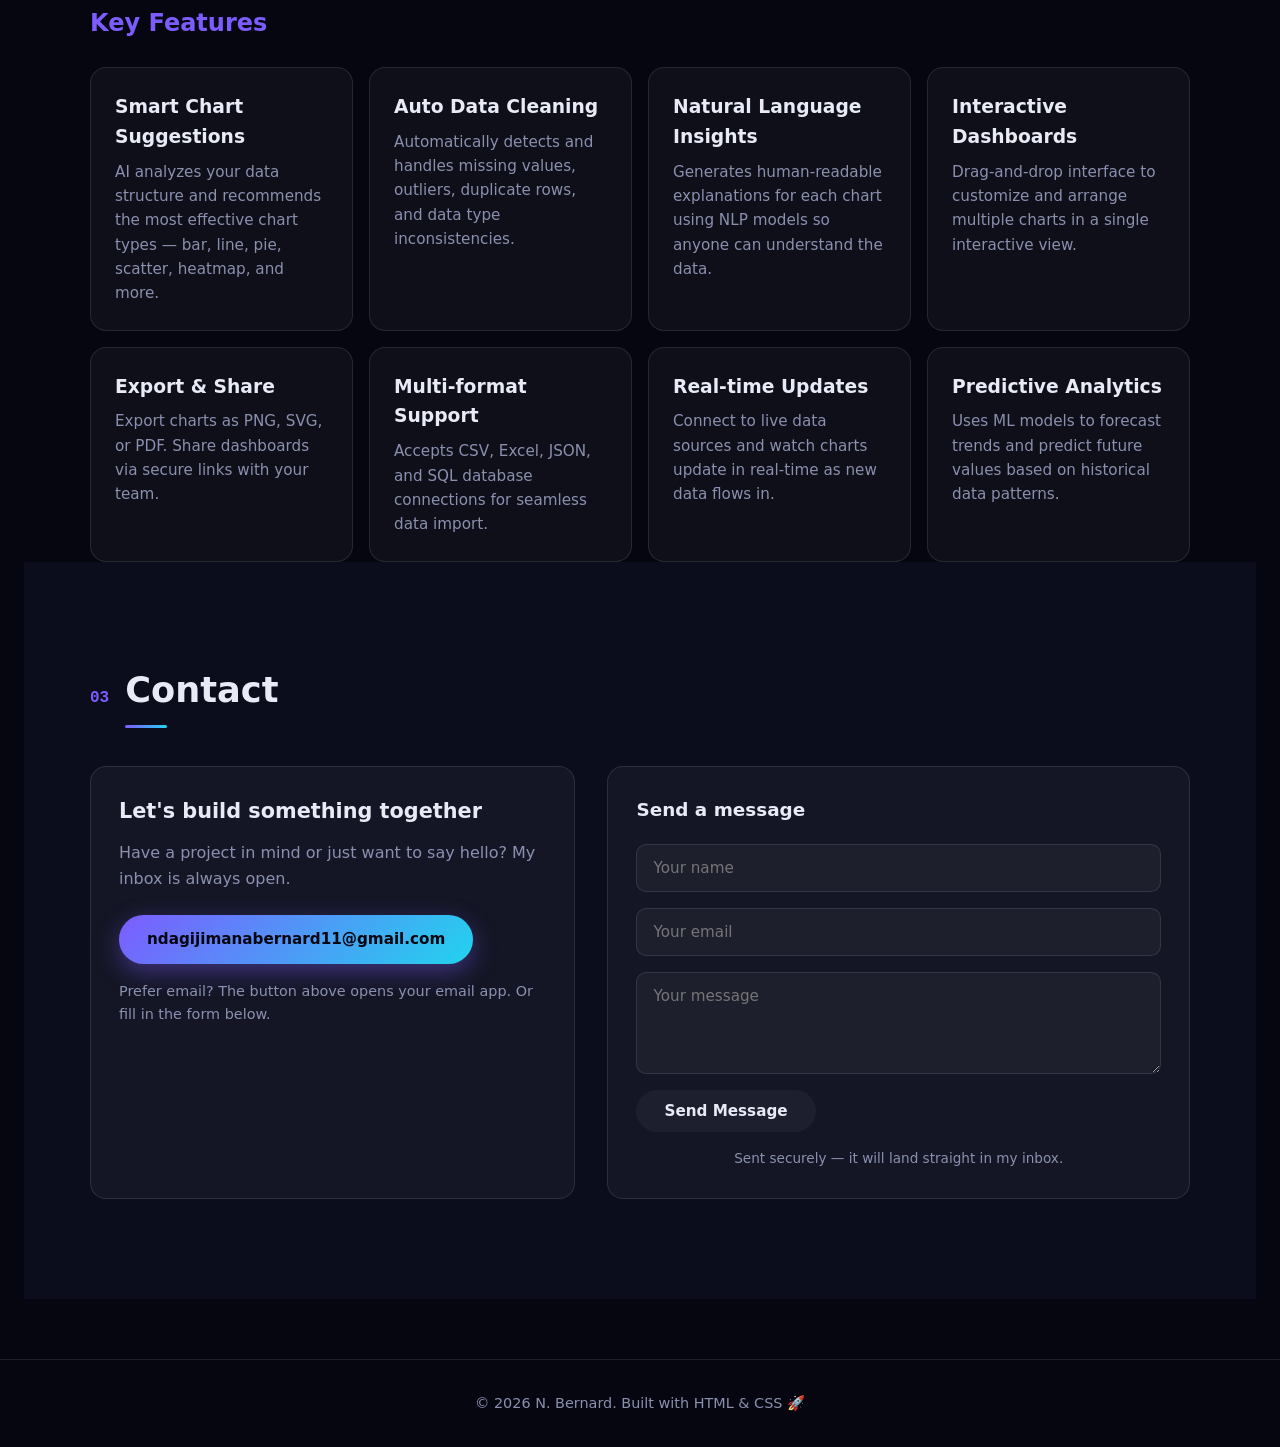
==== commit 0130cef4: "Update Chartboard AI project with improved description and features" ====
--- a/projects/chartboard-ai/index.html
+++ b/projects/chartboard-ai/index.html
@@ -247,7 +247,7 @@
           <div class="meta-item"><strong>Timeline:</strong> 2025 — Present</div>
         </div>
         <p class="detail-desc">
-          An AI-powered analytics dashboard that automatically generates intelligent charts and insights from your data. Upload a dataset and Chartboard AI will analyze patterns, suggest the best visualization types, and create interactive charts with natural language explanations powered by machine learning.
+          Chartboard AI is an intelligent data visualization platform that uses artificial intelligence to automatically generate charts, graphs, and insights from your raw data. Upload a CSV or Excel file, and the AI will analyze your data, detect patterns, and create the most effective visualizations with natural language explanations — no coding or data science skills required.
         </p>
         <div class="tech-stack">
           <span class="tech-tag">Python</span>
@@ -281,10 +281,10 @@
           </div>
           <div class="about-card">
             <p>
-              Chartboard AI is an intelligent analytics platform that transforms raw data into meaningful visual insights. Using machine learning algorithms, it automatically detects patterns in your data and recommends the most effective chart types and visualization strategies.
+              Chartboard AI is an intelligent data visualization platform that transforms raw data into meaningful insights using artificial intelligence and machine learning. Simply upload your dataset and the system automatically analyzes patterns, detects trends, and generates the most effective chart types with natural language explanations.
             </p>
             <p>
-              The system uses natural language processing to generate human-readable explanations for each chart, making data analysis accessible to users without technical expertise. Simply upload your CSV or Excel file and let AI do the rest.
+              Built with Python, Flask, and scikit-learn on the backend, and Chart.js on the frontend, Chartboard AI makes data analysis accessible to everyone — no coding or data science expertise required. The platform supports CSV, Excel, JSON, and SQL database connections for seamless data import.
             </p>
           </div>
         </div>
@@ -297,27 +297,35 @@
         <div class="features-grid">
           <article class="feature-card">
             <h3>Smart Chart Suggestions</h3>
-            <p>AI analyzes your data and recommends the most effective chart types for your specific dataset.</p>
+            <p>AI analyzes your data structure and recommends the most effective chart types — bar, line, pie, scatter, heatmap, and more.</p>
           </article>
           <article class="feature-card">
             <h3>Auto Data Cleaning</h3>
-            <p>Automatically detects and handles missing values, outliers, and data type inconsistencies.</p>
+            <p>Automatically detects and handles missing values, outliers, duplicate rows, and data type inconsistencies.</p>
           </article>
           <article class="feature-card">
             <h3>Natural Language Insights</h3>
-            <p>Generates human-readable explanations for each chart using NLP models.</p>
+            <p>Generates human-readable explanations for each chart using NLP models so anyone can understand the data.</p>
           </article>
           <article class="feature-card">
             <h3>Interactive Dashboards</h3>
-            <p>Drag-and-drop interface to customize and arrange multiple charts in a single view.</p>
+            <p>Drag-and-drop interface to customize and arrange multiple charts in a single interactive view.</p>
           </article>
           <article class="feature-card">
             <h3>Export & Share</h3>
-            <p>Export charts as PNG, SVG, or PDF. Share dashboards via secure links.</p>
+            <p>Export charts as PNG, SVG, or PDF. Share dashboards via secure links with your team.</p>
           </article>
           <article class="feature-card">
             <h3>Multi-format Support</h3>
-            <p>Accepts CSV, Excel, JSON, and SQL database connections for data import.</p>
+            <p>Accepts CSV, Excel, JSON, and SQL database connections for seamless data import.</p>
+          </article>
+          <article class="feature-card">
+            <h3>Real-time Updates</h3>
+            <p>Connect to live data sources and watch charts update in real-time as new data flows in.</p>
+          </article>
+          <article class="feature-card">
+            <h3>Predictive Analytics</h3>
+            <p>Uses ML models to forecast trends and predict future values based on historical data patterns.</p>
           </article>
         </div>
       </div>
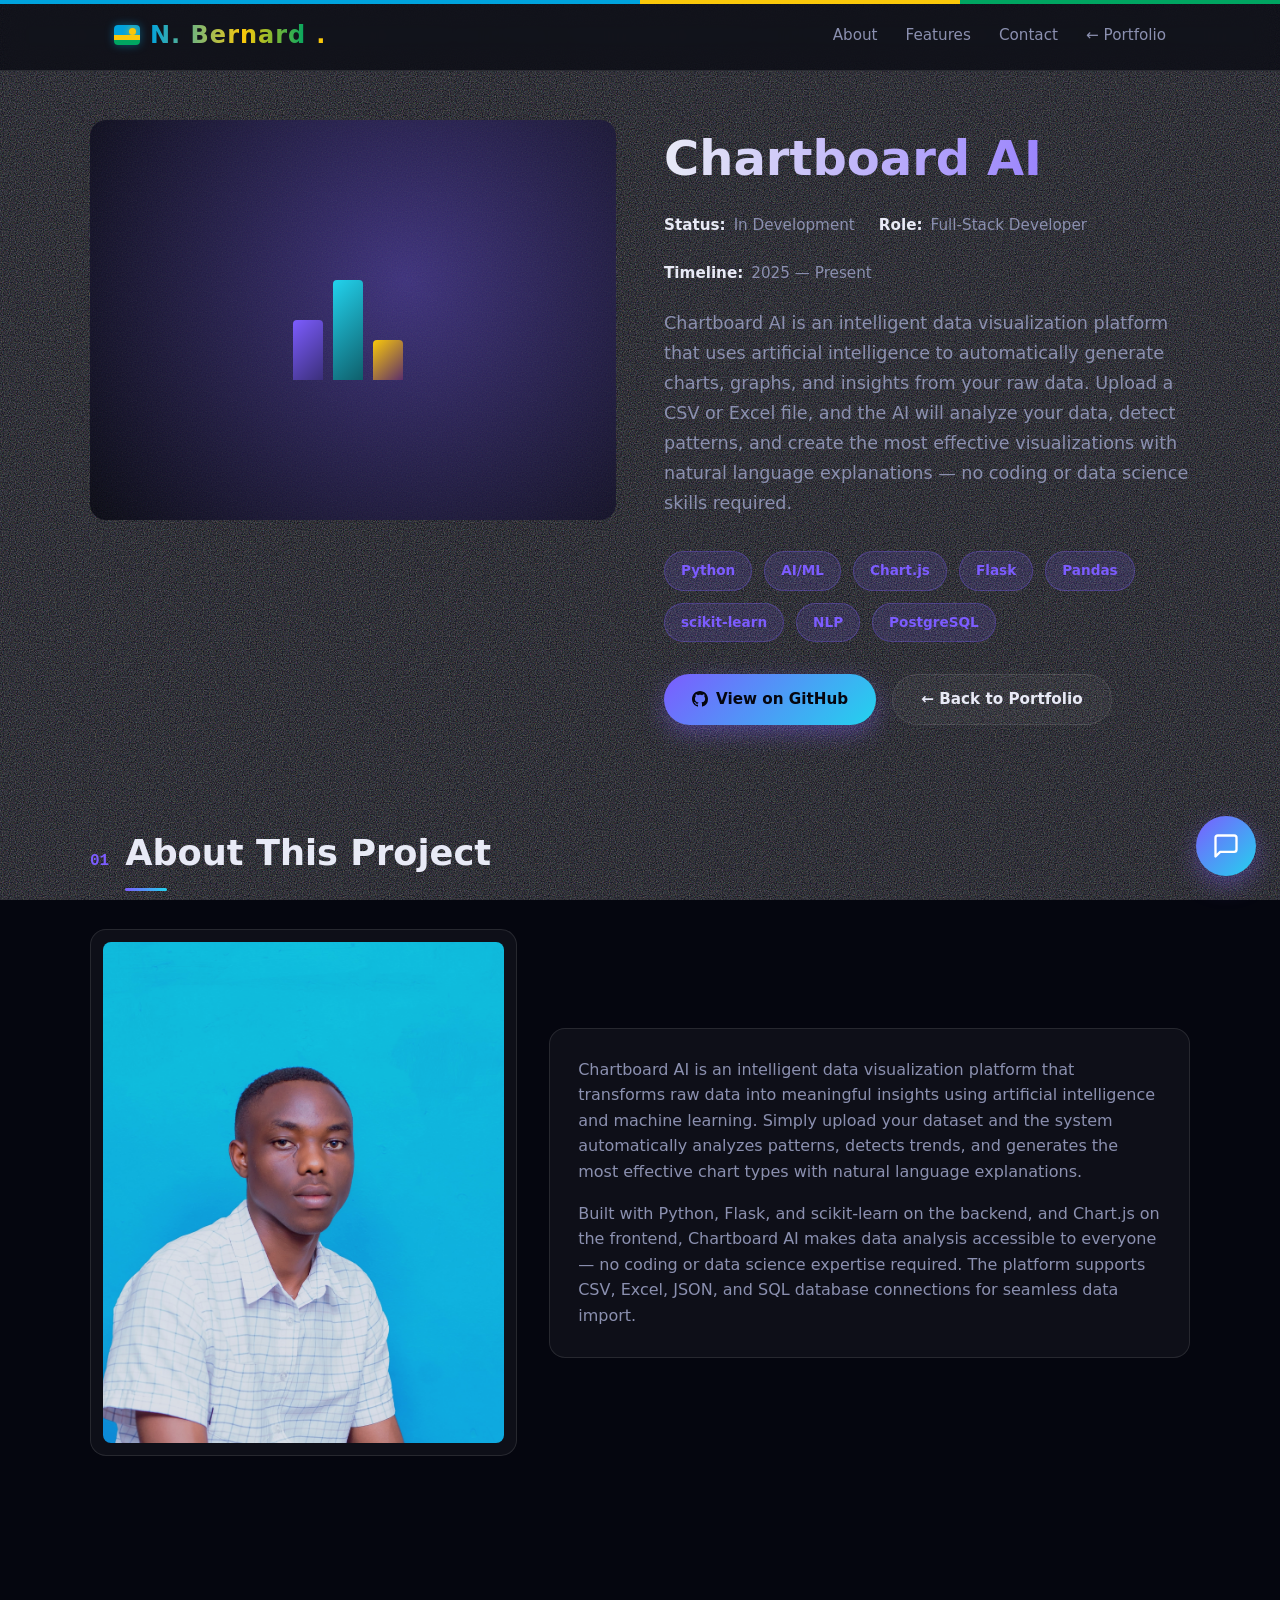
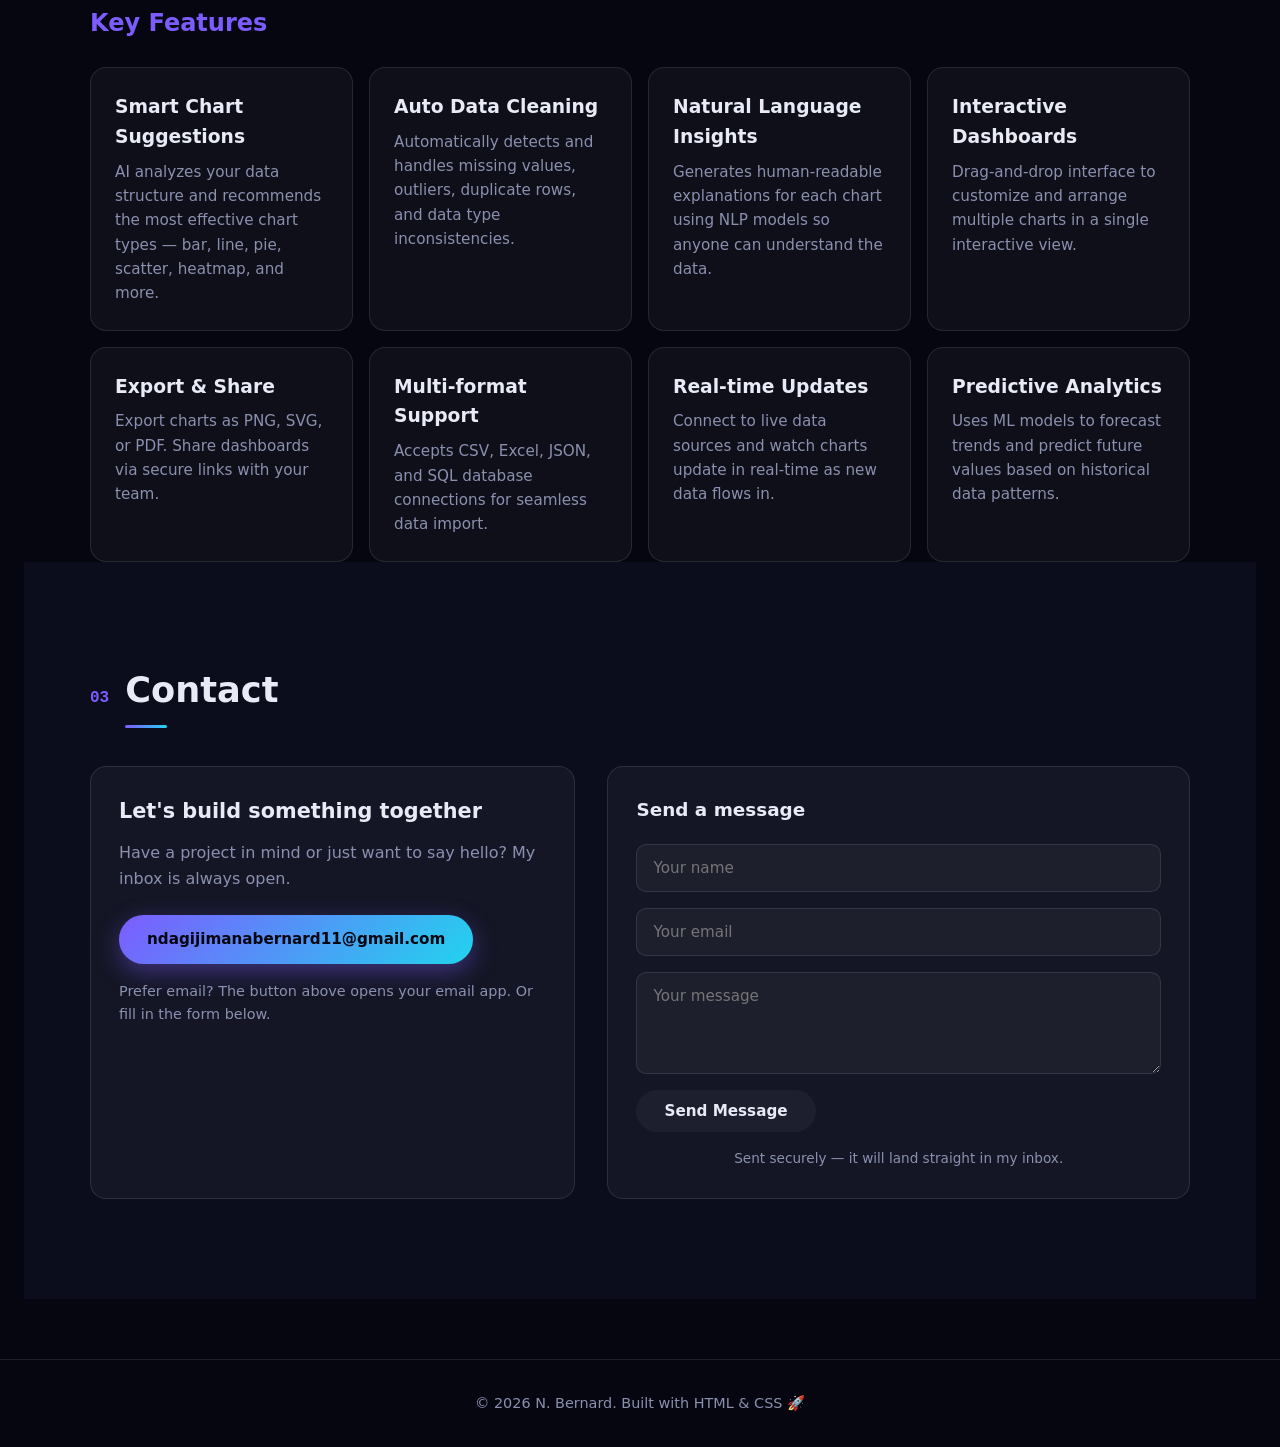
==== commit 138fae4e: "Add floating AI chatbot widget to all pages" ====
--- a/projects/chartboard-ai/index.html
+++ b/projects/chartboard-ai/index.html
@@ -5,6 +5,7 @@
   <meta name="viewport" content="width=device-width, initial-scale=1.0" />
   <title>Chartboard AI — N. Bernard</title>
   <link rel="stylesheet" href="../../css/styles.css" />
+  <link rel="stylesheet" href="../../assets/css/chatbot.css" />
   <style>
     .project-detail {
       min-height: 100vh;
@@ -363,5 +364,6 @@
   <footer class="footer">
     <p>© 2026 N. Bernard. Built with HTML & CSS 🚀</p>
   </footer>
+  <script src="../../assets/js/chatbot.js"></script>
 </body>
 </html>
--- a/assets/css/chatbot.css
+++ b/assets/css/chatbot.css
@@ -0,0 +1,308 @@
+/* ============================================
+   AI Chatbot Widget — N. Bernard Portfolio
+   ============================================ */
+
+/* Floating Chat Button */
+.chatbot-btn {
+  position: fixed;
+  bottom: 24px;
+  right: 24px;
+  width: 60px;
+  height: 60px;
+  border-radius: 50%;
+  background: linear-gradient(135deg, var(--accent), var(--accent-2));
+  border: none;
+  cursor: pointer;
+  z-index: 9999;
+  display: flex;
+  align-items: center;
+  justify-content: center;
+  box-shadow: 0 8px 24px rgba(124, 92, 255, 0.4);
+  transition: transform 0.2s, box-shadow 0.2s;
+  animation: chatPulse 2s ease-in-out infinite;
+}
+
+.chatbot-btn:hover {
+  transform: scale(1.1);
+  box-shadow: 0 12px 32px rgba(124, 92, 255, 0.6);
+}
+
+.chatbot-btn svg {
+  width: 28px;
+  height: 28px;
+  color: #fff;
+}
+
+@keyframes chatPulse {
+  0%, 100% { box-shadow: 0 8px 24px rgba(124, 92, 255, 0.4); }
+  50% { box-shadow: 0 8px 32px rgba(124, 92, 255, 0.7); }
+}
+
+/* Chat Window */
+.chatbot-window {
+  position: fixed;
+  bottom: 100px;
+  right: 24px;
+  width: 380px;
+  max-width: calc(100vw - 48px);
+  height: 520px;
+  max-height: calc(100vh - 140px);
+  background: var(--bg-soft);
+  border: 1px solid var(--card-border);
+  border-radius: var(--radius);
+  z-index: 9998;
+  display: none;
+  flex-direction: column;
+  overflow: hidden;
+  box-shadow: 0 16px 48px rgba(0, 0, 0, 0.5);
+  animation: slideUp 0.3s ease;
+}
+
+.chatbot-window.open {
+  display: flex;
+}
+
+@keyframes slideUp {
+  from { opacity: 0; transform: translateY(20px); }
+  to { opacity: 1; transform: translateY(0); }
+}
+
+/* Chat Header */
+.chatbot-header {
+  padding: 16px 20px;
+  background: linear-gradient(135deg, var(--accent), var(--accent-2));
+  display: flex;
+  align-items: center;
+  justify-content: space-between;
+  flex-shrink: 0;
+}
+
+.chatbot-header-info {
+  display: flex;
+  align-items: center;
+  gap: 12px;
+}
+
+.chatbot-avatar {
+  width: 36px;
+  height: 36px;
+  border-radius: 50%;
+  background: rgba(255, 255, 255, 0.2);
+  display: flex;
+  align-items: center;
+  justify-content: center;
+  font-size: 18px;
+}
+
+.chatbot-header-text h4 {
+  color: #fff;
+  font-size: 1rem;
+  margin: 0;
+  font-weight: 600;
+}
+
+.chatbot-header-text span {
+  color: rgba(255, 255, 255, 0.8);
+  font-size: 0.8rem;
+}
+
+.chatbot-close {
+  background: none;
+  border: none;
+  color: #fff;
+  cursor: pointer;
+  font-size: 24px;
+  line-height: 1;
+  padding: 4px;
+  opacity: 0.8;
+  transition: opacity 0.2s;
+}
+
+.chatbot-close:hover {
+  opacity: 1;
+}
+
+/* Chat Messages */
+.chatbot-messages {
+  flex: 1;
+  overflow-y: auto;
+  padding: 16px;
+  display: flex;
+  flex-direction: column;
+  gap: 12px;
+}
+
+.chatbot-messages::-webkit-scrollbar {
+  width: 6px;
+}
+
+.chatbot-messages::-webkit-scrollbar-track {
+  background: transparent;
+}
+
+.chatbot-messages::-webkit-scrollbar-thumb {
+  background: var(--card-border);
+  border-radius: 3px;
+}
+
+/* Message Bubbles */
+.chatbot-msg {
+  max-width: 85%;
+  padding: 10px 14px;
+  border-radius: 16px;
+  font-size: 0.9rem;
+  line-height: 1.5;
+  word-wrap: break-word;
+  animation: fadeIn 0.3s ease;
+}
+
+@keyframes fadeIn {
+  from { opacity: 0; transform: translateY(8px); }
+  to { opacity: 1; transform: translateY(0); }
+}
+
+.chatbot-msg.bot {
+  background: var(--card);
+  border: 1px solid var(--card-border);
+  color: var(--text);
+  align-self: flex-start;
+  border-bottom-left-radius: 4px;
+}
+
+.chatbot-msg.user {
+  background: linear-gradient(135deg, var(--accent), var(--accent-2));
+  color: #fff;
+  align-self: flex-end;
+  border-bottom-right-radius: 4px;
+}
+
+.chatbot-msg.typing {
+  display: flex;
+  gap: 4px;
+  align-items: center;
+  padding: 14px 18px;
+}
+
+.chatbot-msg.typing span {
+  width: 8px;
+  height: 8px;
+  border-radius: 50%;
+  background: var(--muted);
+  animation: typingDot 1.4s infinite;
+}
+
+.chatbot-msg.typing span:nth-child(2) { animation-delay: 0.2s; }
+.chatbot-msg.typing span:nth-child(3) { animation-delay: 0.4s; }
+
+@keyframes typingDot {
+  0%, 60%, 100% { transform: translateY(0); opacity: 0.4; }
+  30% { transform: translateY(-6px); opacity: 1; }
+}
+
+/* Quick Questions */
+.chatbot-quick {
+  padding: 8px 16px;
+  display: flex;
+  flex-wrap: wrap;
+  gap: 8px;
+  border-top: 1px solid var(--card-border);
+  flex-shrink: 0;
+}
+
+.chatbot-quick-btn {
+  padding: 6px 12px;
+  border-radius: 999px;
+  background: rgba(124, 92, 255, 0.1);
+  border: 1px solid rgba(124, 92, 255, 0.3);
+  color: var(--accent-2);
+  font-size: 0.8rem;
+  cursor: pointer;
+  transition: background 0.2s, border-color 0.2s;
+  white-space: nowrap;
+}
+
+.chatbot-quick-btn:hover {
+  background: rgba(124, 92, 255, 0.2);
+  border-color: var(--accent);
+}
+
+/* Chat Input */
+.chatbot-input {
+  padding: 12px 16px;
+  border-top: 1px solid var(--card-border);
+  display: flex;
+  gap: 8px;
+  flex-shrink: 0;
+  background: var(--bg);
+}
+
+.chatbot-input input {
+  flex: 1;
+  padding: 10px 14px;
+  border-radius: 999px;
+  border: 1px solid var(--card-border);
+  background: var(--card);
+  color: var(--text);
+  font-family: inherit;
+  font-size: 0.9rem;
+  outline: none;
+  transition: border-color 0.2s;
+}
+
+.chatbot-input input:focus {
+  border-color: var(--accent);
+}
+
+.chatbot-input button {
+  width: 40px;
+  height: 40px;
+  border-radius: 50%;
+  border: none;
+  background: linear-gradient(135deg, var(--accent), var(--accent-2));
+  color: #fff;
+  cursor: pointer;
+  display: flex;
+  align-items: center;
+  justify-content: center;
+  transition: transform 0.2s;
+  flex-shrink: 0;
+}
+
+.chatbot-input button:hover {
+  transform: scale(1.05);
+}
+
+.chatbot-input button svg {
+  width: 18px;
+  height: 18px;
+}
+
+/* Mobile Responsive */
+@media (max-width: 480px) {
+  .chatbot-window {
+    right: 12px;
+    left: 12px;
+    width: auto;
+    bottom: 90px;
+    height: calc(100vh - 110px);
+  }
+  
+  .chatbot-btn {
+    bottom: 16px;
+    right: 16px;
+    width: 56px;
+    height: 56px;
+  }
+}
+
+/* Hide on very small screens */
+@media (max-width: 320px) {
+  .chatbot-btn {
+    width: 48px;
+    height: 48px;
+  }
+  .chatbot-btn svg {
+    width: 24px;
+    height: 24px;
+  }
+}
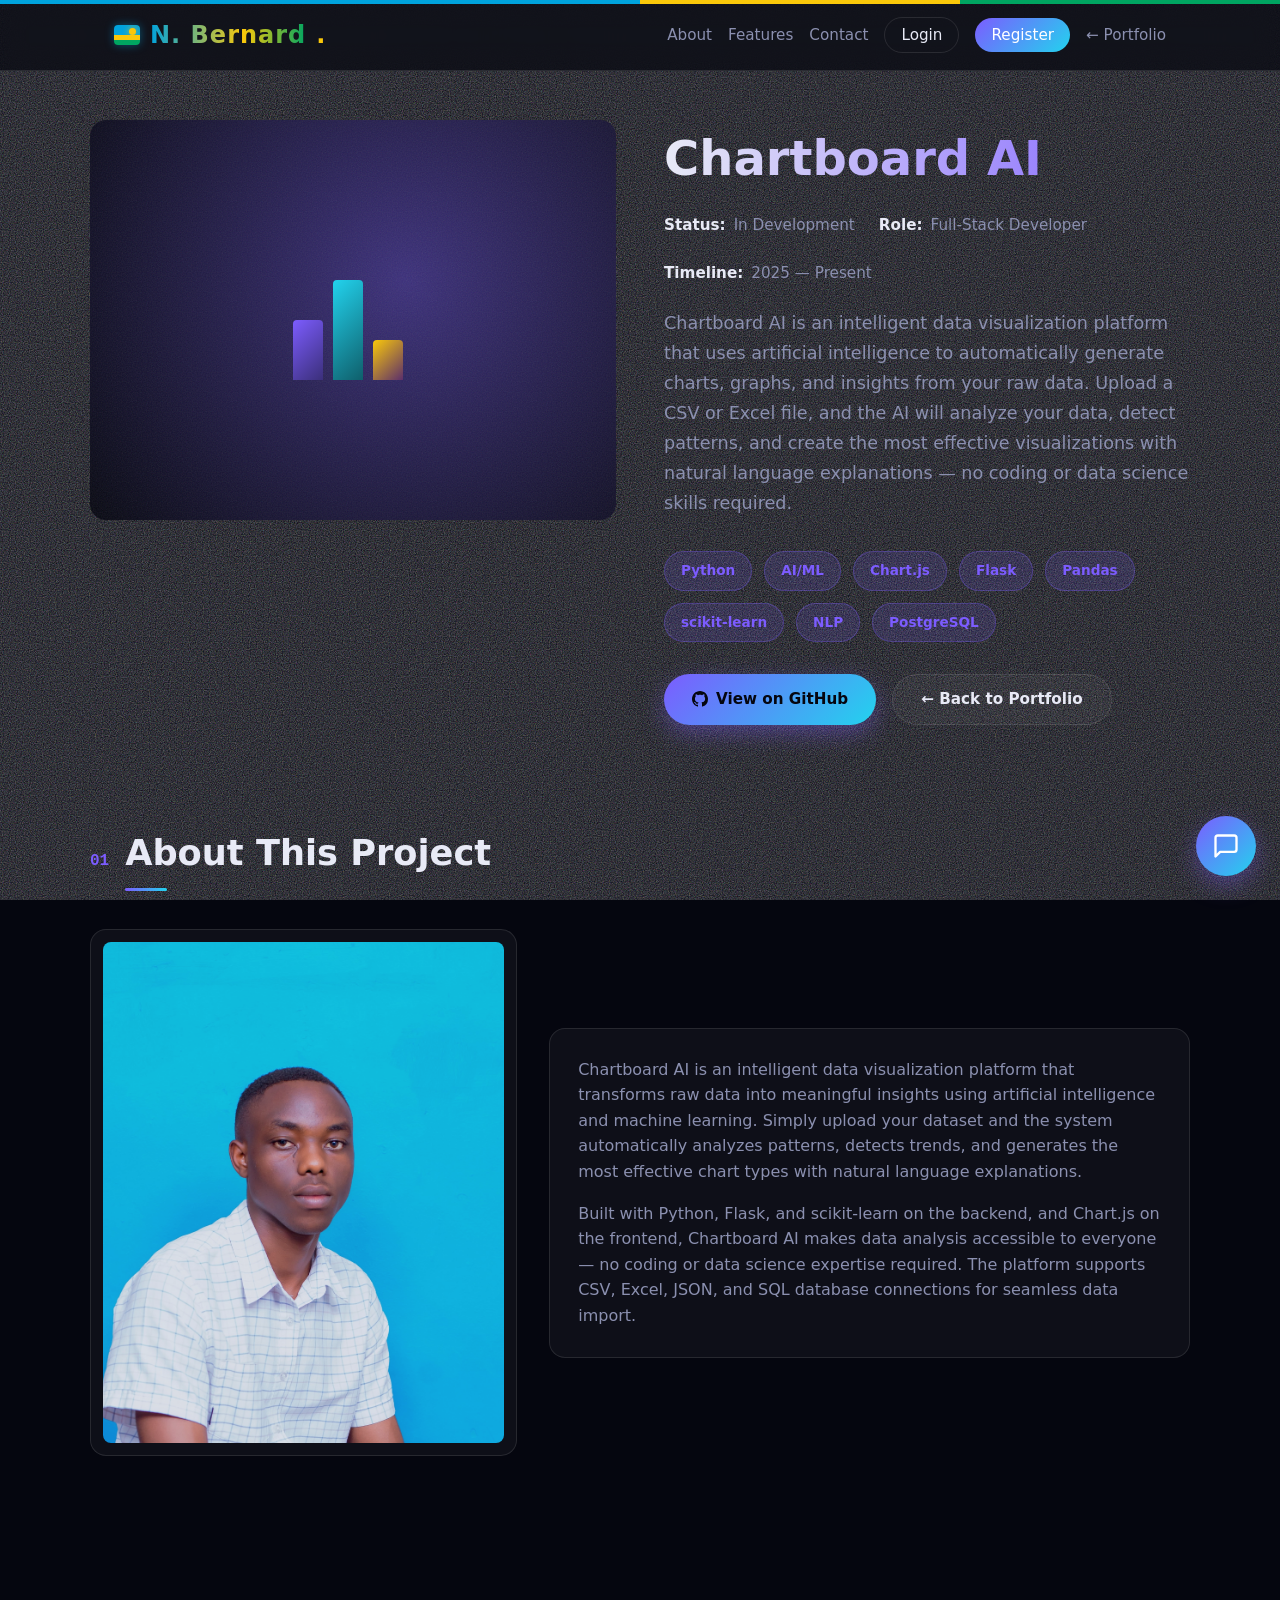
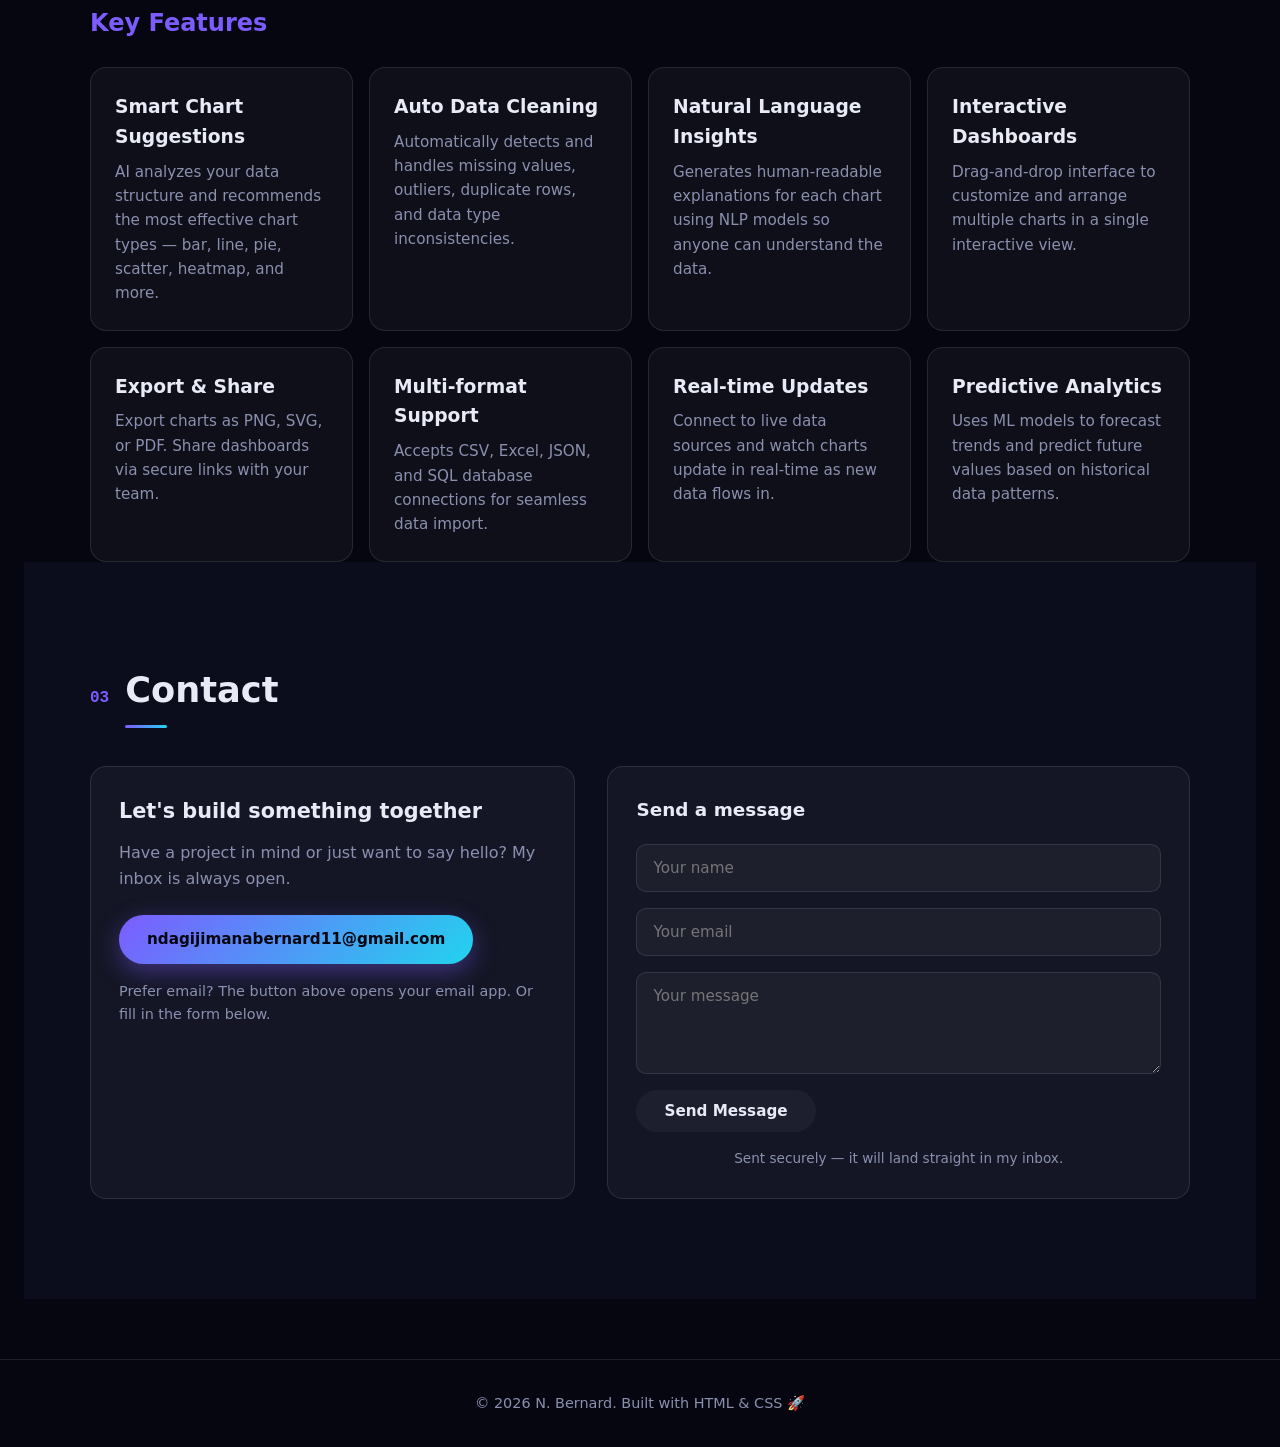
==== commit a7e1b209: "Add Login/Register buttons to project page navbars" ====
--- a/projects/chartboard-ai/index.html
+++ b/projects/chartboard-ai/index.html
@@ -230,6 +230,8 @@
         <li><a href="#about">About</a></li>
         <li><a href="#features">Features</a></li>
         <li><a href="#contact">Contact</a></li>
+        <li><a href="../../auth/login.html" class="nav-login">Login</a></li>
+        <li><a href="../../auth/register.html" class="nav-register">Register</a></li>
         <li><a href="../../index.html#projects">← Portfolio</a></li>
       </ul>
     </div>
@@ -365,5 +367,6 @@
     <p>© 2026 N. Bernard. Built with HTML & CSS 🚀</p>
   </footer>
   <script src="../../assets/js/chatbot.js"></script>
+  <script src="../../assets/js/main.js"></script>
 </body>
 </html>
--- a/css/styles.css
+++ b/css/styles.css
@@ -199,8 +199,9 @@
 .nav-links {
   list-style: none;
   display: flex;
-  gap: 28px;
+  gap: 16px;
   align-items: center;
+  flex-wrap: wrap;
 }
 
 .nav-links a {
@@ -866,7 +867,7 @@
   }
 
   .nav-toggle:checked ~ .nav-links {
-    max-height: 340px;
+    max-height: 420px;
     visibility: visible;
   }
 
@@ -994,7 +995,84 @@
   }
 }
 
-/* ============ Reduced motion ============ */
+/* ============ Scroll-to-Top Button ============ */
+.scroll-top-btn {
+  position: fixed;
+  bottom: 100px;
+  right: 24px;
+  width: 44px;
+  height: 44px;
+  border-radius: 50%;
+  background: var(--card);
+  border: 1px solid var(--card-border);
+  color: var(--text);
+  cursor: pointer;
+  z-index: 9997;
+  display: flex;
+  align-items: center;
+  justify-content: center;
+  opacity: 0;
+  transform: translateY(20px);
+  transition: opacity 0.3s, transform 0.3s, background 0.2s, border-color 0.2s;
+  pointer-events: none;
+}
+
+.scroll-top-btn.visible {
+  opacity: 1;
+  transform: translateY(0);
+  pointer-events: auto;
+}
+
+.scroll-top-btn:hover {
+  background: var(--accent);
+  border-color: var(--accent);
+  color: #fff;
+}
+
+.scroll-top-btn svg {
+  width: 20px;
+  height: 20px;
+}
+
+/* ============ Scroll Reveal Animation ============ */
+.reveal {
+  opacity: 0;
+  transform: translateY(30px);
+  transition: opacity 0.6s ease, transform 0.6s ease;
+}
+
+.reveal.revealed {
+  opacity: 1;
+  transform: translateY(0);
+}
+
+/* Stagger children */
+.project-card.reveal:nth-child(1) { transition-delay: 0s; }
+.project-card.reveal:nth-child(2) { transition-delay: 0.1s; }
+.project-card.reveal:nth-child(3) { transition-delay: 0.2s; }
+.project-card.reveal:nth-child(4) { transition-delay: 0.3s; }
+.project-card.reveal:nth-child(5) { transition-delay: 0.4s; }
+
+.skill-card.reveal:nth-child(1) { transition-delay: 0s; }
+.skill-card.reveal:nth-child(2) { transition-delay: 0.1s; }
+.skill-card.reveal:nth-child(3) { transition-delay: 0.2s; }
+
+.feature-card.reveal:nth-child(1) { transition-delay: 0s; }
+.feature-card.reveal:nth-child(2) { transition-delay: 0.1s; }
+.feature-card.reveal:nth-child(3) { transition-delay: 0.2s; }
+.feature-card.reveal:nth-child(4) { transition-delay: 0.3s; }
+.feature-card.reveal:nth-child(5) { transition-delay: 0.4s; }
+.feature-card.reveal:nth-child(6) { transition-delay: 0.5s; }
+
+/* ============ Mobile Responsive for Scroll-to-Top ============ */
+@media (max-width: 480px) {
+  .scroll-top-btn {
+    bottom: 80px;
+    right: 16px;
+    width: 40px;
+    height: 40px;
+  }
+}
 @media (prefers-reduced-motion: reduce) {
   html {
     scroll-behavior: auto;
@@ -1006,4 +1084,33 @@
     animation: none !important;
     transition: none !important;
   }
-}+}
+/* ============ Nav Login/Register Buttons ============ */
+.nav-login,
+.nav-register {
+  padding: 8px 16px;
+  border-radius: 999px;
+  font-size: 0.9rem;
+  transition: all 0.2s;
+}
+
+.nav-login {
+  border: 1px solid var(--card-border);
+  color: var(--text) !important;
+}
+
+.nav-login:hover {
+  border-color: var(--accent);
+  color: var(--accent) !important;
+}
+
+.nav-register {
+  background: linear-gradient(135deg, var(--accent), var(--accent-2));
+  color: #fff !important;
+  border: none;
+}
+
+.nav-register:hover {
+  transform: translateY(-2px);
+  box-shadow: 0 4px 12px rgba(124, 92, 255, 0.4);
+}
